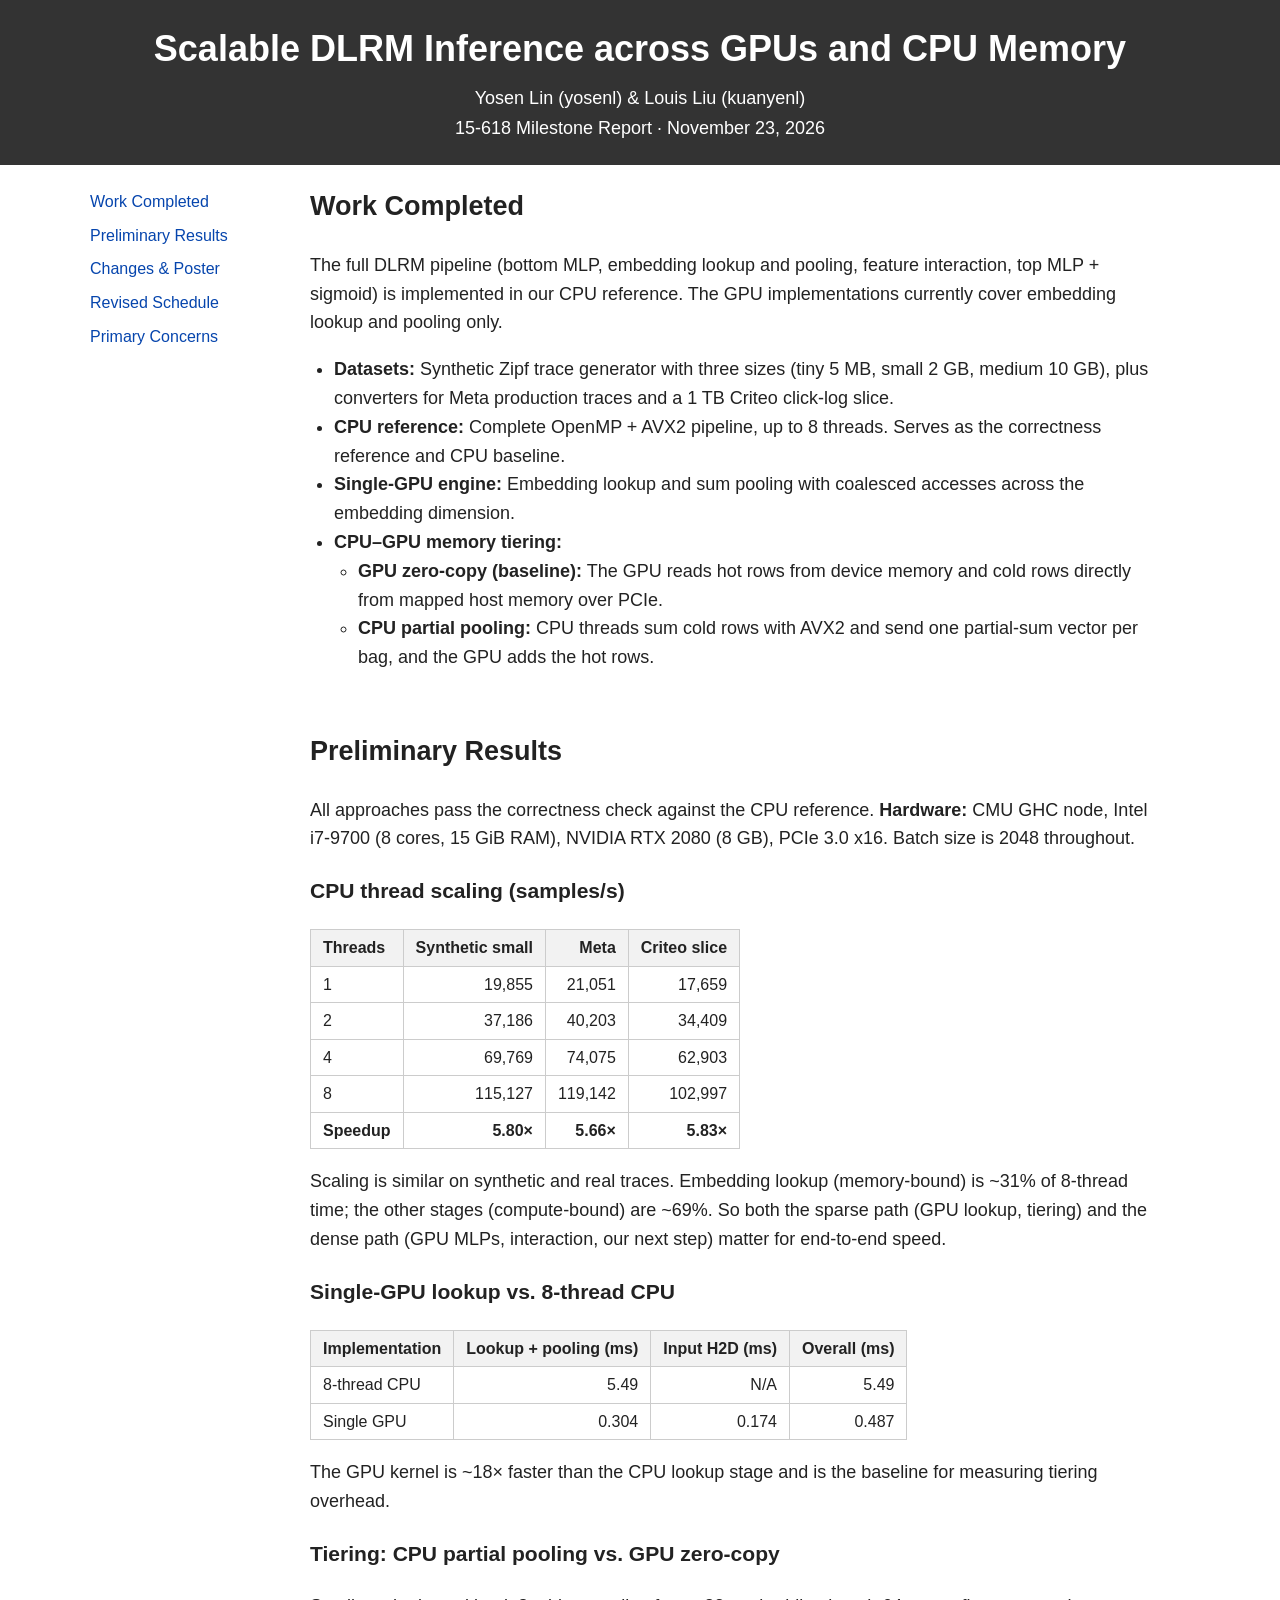
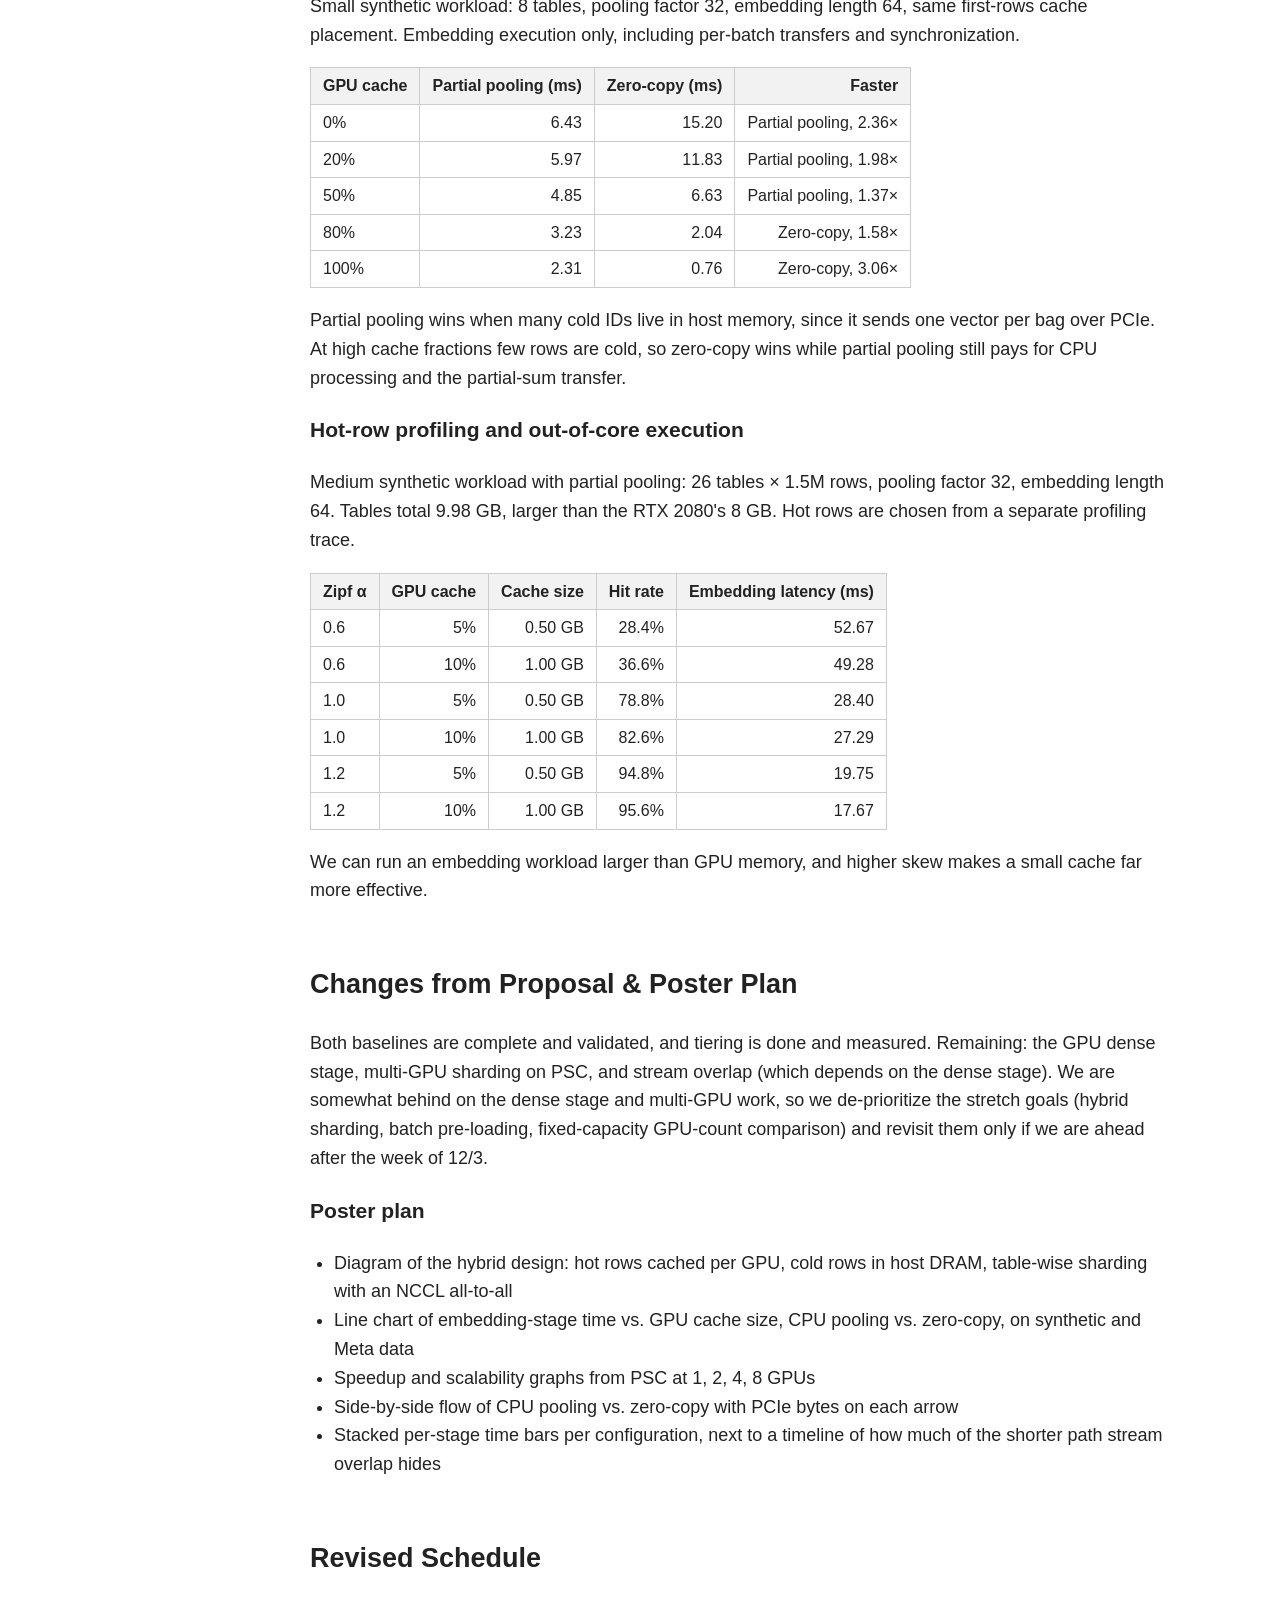
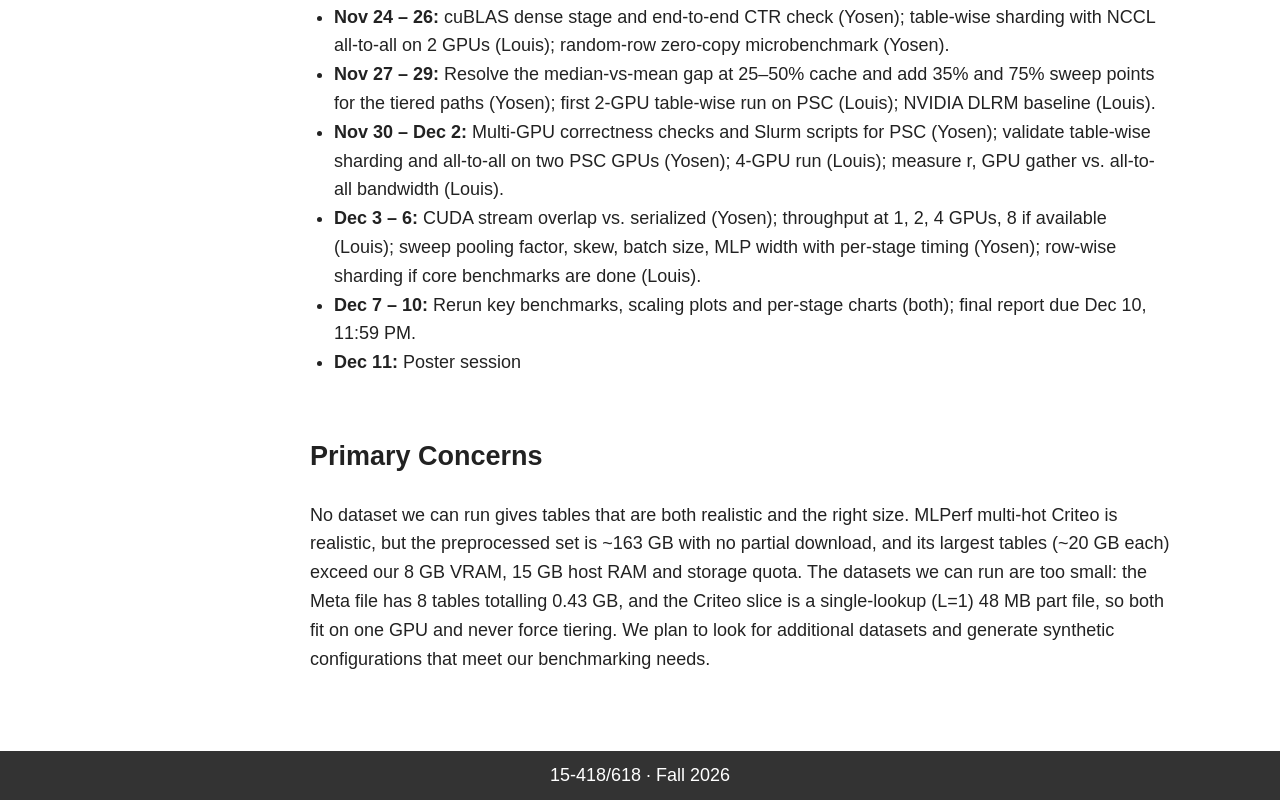
==== docs/milestone.html @ 1b978059 "milestone report on web" ====
<!DOCTYPE html>
<html lang="en">
<head>
<meta charset="UTF-8">
<meta name="viewport" content="width=device-width, initial-scale=1">
<title>Scalable DLRM Inference across GPUs and CPU Memory – Milestone Report</title>
<link rel="stylesheet" href="style.css">
</head>
<body>

<header>
  <h1>Scalable DLRM Inference across GPUs and CPU Memory</h1>
  <p>Yosen Lin (yosenl) &amp; Louis Liu (kuanyenl)</p>
  <p>15-618 Milestone Report · November 23, 2026</p>
</header>

<div class="layout">
<aside>
  <nav>
    <a href="#completed">Work Completed</a>
    <a href="#results">Preliminary Results</a>
    <a href="#changes">Changes &amp; Poster</a>
    <a href="#schedule">Revised Schedule</a>
    <a href="#concerns">Primary Concerns</a>
  </nav>
</aside>

<main>

<section id="completed">
  <h2>Work Completed</h2>
  <p>The full DLRM pipeline (bottom MLP, embedding lookup and pooling, feature interaction, top MLP + sigmoid) is implemented in our CPU reference. The GPU implementations currently cover embedding lookup and pooling only.</p>
  <ul>
    <li><b>Datasets:</b> Synthetic Zipf trace generator with three sizes (tiny 5 MB, small 2 GB, medium 10 GB), plus converters for Meta production traces and a 1 TB Criteo click-log slice.</li>
    <li><b>CPU reference:</b> Complete OpenMP + AVX2 pipeline, up to 8 threads. Serves as the correctness reference and CPU baseline.</li>
    <li><b>Single-GPU engine:</b> Embedding lookup and sum pooling with coalesced accesses across the embedding dimension.</li>
    <li><b>CPU–GPU memory tiering:</b>
      <ul>
        <li><b>GPU zero-copy (baseline):</b> The GPU reads hot rows from device memory and cold rows directly from mapped host memory over PCIe.</li>
        <li><b>CPU partial pooling:</b> CPU threads sum cold rows with AVX2 and send one partial-sum vector per bag, and the GPU adds the hot rows.</li>
      </ul>
    </li>
  </ul>
</section>

<section id="results">
  <h2>Preliminary Results</h2>
  <p>All approaches pass the correctness check against the CPU reference. <b>Hardware:</b> CMU GHC node, Intel i7-9700 (8 cores, 15 GiB RAM), NVIDIA RTX 2080 (8 GB), PCIe 3.0 x16. Batch size is 2048 throughout.</p>

  <h3>CPU thread scaling (samples/s)</h3>
  <table>
    <tr><th>Threads</th><th>Synthetic small</th><th>Meta</th><th>Criteo slice</th></tr>
    <tr><td>1</td><td>19,855</td><td>21,051</td><td>17,659</td></tr>
    <tr><td>2</td><td>37,186</td><td>40,203</td><td>34,409</td></tr>
    <tr><td>4</td><td>69,769</td><td>74,075</td><td>62,903</td></tr>
    <tr><td>8</td><td>115,127</td><td>119,142</td><td>102,997</td></tr>
    <tr><td><b>Speedup</b></td><td><b>5.80×</b></td><td><b>5.66×</b></td><td><b>5.83×</b></td></tr>
  </table>
  <p>Scaling is similar on synthetic and real traces. Embedding lookup (memory-bound) is ~31% of 8-thread time; the other stages (compute-bound) are ~69%. So both the sparse path (GPU lookup, tiering) and the dense path (GPU MLPs, interaction, our next step) matter for end-to-end speed.</p>

  <h3>Single-GPU lookup vs. 8-thread CPU</h3>
  <table>
    <tr><th>Implementation</th><th>Lookup + pooling (ms)</th><th>Input H2D (ms)</th><th>Overall (ms)</th></tr>
    <tr><td>8-thread CPU</td><td>5.49</td><td>N/A</td><td>5.49</td></tr>
    <tr><td>Single GPU</td><td>0.304</td><td>0.174</td><td>0.487</td></tr>
  </table>
  <p>The GPU kernel is ~18× faster than the CPU lookup stage and is the baseline for measuring tiering overhead.</p>

  <h3>Tiering: CPU partial pooling vs. GPU zero-copy</h3>
  <p>Small synthetic workload: 8 tables, pooling factor 32, embedding length 64, same first-rows cache placement. Embedding execution only, including per-batch transfers and synchronization.</p>
  <table>
    <tr><th>GPU cache</th><th>Partial pooling (ms)</th><th>Zero-copy (ms)</th><th>Faster</th></tr>
    <tr><td>0%</td><td>6.43</td><td>15.20</td><td>Partial pooling, 2.36×</td></tr>
    <tr><td>20%</td><td>5.97</td><td>11.83</td><td>Partial pooling, 1.98×</td></tr>
    <tr><td>50%</td><td>4.85</td><td>6.63</td><td>Partial pooling, 1.37×</td></tr>
    <tr><td>80%</td><td>3.23</td><td>2.04</td><td>Zero-copy, 1.58×</td></tr>
    <tr><td>100%</td><td>2.31</td><td>0.76</td><td>Zero-copy, 3.06×</td></tr>
  </table>
  <p>Partial pooling wins when many cold IDs live in host memory, since it sends one vector per bag over PCIe. At high cache fractions few rows are cold, so zero-copy wins while partial pooling still pays for CPU processing and the partial-sum transfer.</p>

  <h3>Hot-row profiling and out-of-core execution</h3>
  <p>Medium synthetic workload with partial pooling: 26 tables × 1.5M rows, pooling factor 32, embedding length 64. Tables total 9.98 GB, larger than the RTX 2080's 8 GB. Hot rows are chosen from a separate profiling trace.</p>
  <table>
    <tr><th>Zipf α</th><th>GPU cache</th><th>Cache size</th><th>Hit rate</th><th>Embedding latency (ms)</th></tr>
    <tr><td>0.6</td><td>5%</td><td>0.50 GB</td><td>28.4%</td><td>52.67</td></tr>
    <tr><td>0.6</td><td>10%</td><td>1.00 GB</td><td>36.6%</td><td>49.28</td></tr>
    <tr><td>1.0</td><td>5%</td><td>0.50 GB</td><td>78.8%</td><td>28.40</td></tr>
    <tr><td>1.0</td><td>10%</td><td>1.00 GB</td><td>82.6%</td><td>27.29</td></tr>
    <tr><td>1.2</td><td>5%</td><td>0.50 GB</td><td>94.8%</td><td>19.75</td></tr>
    <tr><td>1.2</td><td>10%</td><td>1.00 GB</td><td>95.6%</td><td>17.67</td></tr>
  </table>
  <p>We can run an embedding workload larger than GPU memory, and higher skew makes a small cache far more effective.</p>
</section>

<section id="changes">
  <h2>Changes from Proposal &amp; Poster Plan</h2>
  <p>Both baselines are complete and validated, and tiering is done and measured. Remaining: the GPU dense stage, multi-GPU sharding on PSC, and stream overlap (which depends on the dense stage). We are somewhat behind on the dense stage and multi-GPU work, so we de-prioritize the stretch goals (hybrid sharding, batch pre-loading, fixed-capacity GPU-count comparison) and revisit them only if we are ahead after the week of 12/3.</p>
  <h3>Poster plan</h3>
  <ul>
    <li>Diagram of the hybrid design: hot rows cached per GPU, cold rows in host DRAM, table-wise sharding with an NCCL all-to-all</li>
    <li>Line chart of embedding-stage time vs. GPU cache size, CPU pooling vs. zero-copy, on synthetic and Meta data</li>
    <li>Speedup and scalability graphs from PSC at 1, 2, 4, 8 GPUs</li>
    <li>Side-by-side flow of CPU pooling vs. zero-copy with PCIe bytes on each arrow</li>
    <li>Stacked per-stage time bars per configuration, next to a timeline of how much of the shorter path stream overlap hides</li>
  </ul>
</section>

<section id="schedule">
  <h2>Revised Schedule</h2>
  <ul>
    <li><b>Nov 24 – 26:</b> cuBLAS dense stage and end-to-end CTR check (Yosen); table-wise sharding with NCCL all-to-all on 2 GPUs (Louis); random-row zero-copy microbenchmark (Yosen).</li>
    <li><b>Nov 27 – 29:</b> Resolve the median-vs-mean gap at 25–50% cache and add 35% and 75% sweep points for the tiered paths (Yosen); first 2-GPU table-wise run on PSC (Louis); NVIDIA DLRM baseline (Louis).</li>
    <li><b>Nov 30 – Dec 2:</b> Multi-GPU correctness checks and Slurm scripts for PSC (Yosen); validate table-wise sharding and all-to-all on two PSC GPUs (Yosen); 4-GPU run (Louis); measure r, GPU gather vs. all-to-all bandwidth (Louis).</li>
    <li><b>Dec 3 – 6:</b> CUDA stream overlap vs. serialized (Yosen); throughput at 1, 2, 4 GPUs, 8 if available (Louis); sweep pooling factor, skew, batch size, MLP width with per-stage timing (Yosen); row-wise sharding if core benchmarks are done (Louis).</li>
    <li><b>Dec 7 – 10:</b> Rerun key benchmarks, scaling plots and per-stage charts (both); final report due Dec 10, 11:59 PM.</li>
    <li><b>Dec 11:</b> Poster session</li>
  </ul>
</section>

<section id="concerns">
  <h2>Primary Concerns</h2>
  <p>No dataset we can run gives tables that are both realistic and the right size. MLPerf multi-hot Criteo is realistic, but the preprocessed set is ~163 GB with no partial download, and its largest tables (~20 GB each) exceed our 8 GB VRAM, 15 GB host RAM and storage quota. The datasets we can run are too small: the Meta file has 8 tables totalling 0.43 GB, and the Criteo slice is a single-lookup (L=1) 48 MB part file, so both fit on one GPU and never force tiering. We plan to look for additional datasets and generate synthetic configurations that meet our benchmarking needs.</p>
</section>

</main>
</div>

<footer>15-418/618 · Fall 2026</footer>
</body>
</html>
---- docs/style.css ----
/* Plain style: Arial, dark header bar, content column, fixed side nav. */
body{font-family:Arial,sans-serif;line-height:1.6;font-size:18px;margin:0;color:#222}
header{background:#333;color:#fff;padding:20px 0;text-align:center}
header h1{margin:0 0 6px}
header p{margin:2px 0}
.layout{display:flex;max-width:1100px;margin:0 auto;padding:0 20px}
aside{width:200px;flex-shrink:0}
aside nav{position:sticky;top:20px;padding-top:20px;display:flex;flex-direction:column}
aside nav a{color:#0645ad;text-decoration:none;padding:4px 0;font-size:16px}
aside nav a:hover{text-decoration:underline}
main{flex:1;min-width:0}
section{padding:20px}
h2{margin-top:0}
.todo{color:#b36b00;background:#fff4d6}
footer{background:#333;color:#fff;text-align:center;padding:10px 0;margin-top:40px}
@media(max-width:700px){
  .layout{display:block}
  aside{width:auto}
  aside nav{position:static;flex-direction:row;flex-wrap:wrap;gap:12px}
}

figure{margin:20px 0;text-align:center}
figure img{max-width:70%;height:auto}
figcaption{font-size:15px;color:#555}
ul{padding-left:24px}
table{border-collapse:collapse;margin:12px 0;font-size:16px}
th,td{border:1px solid #ccc;padding:5px 12px;text-align:right}
th:first-child,td:first-child{text-align:left}
th{background:#f2f2f2}
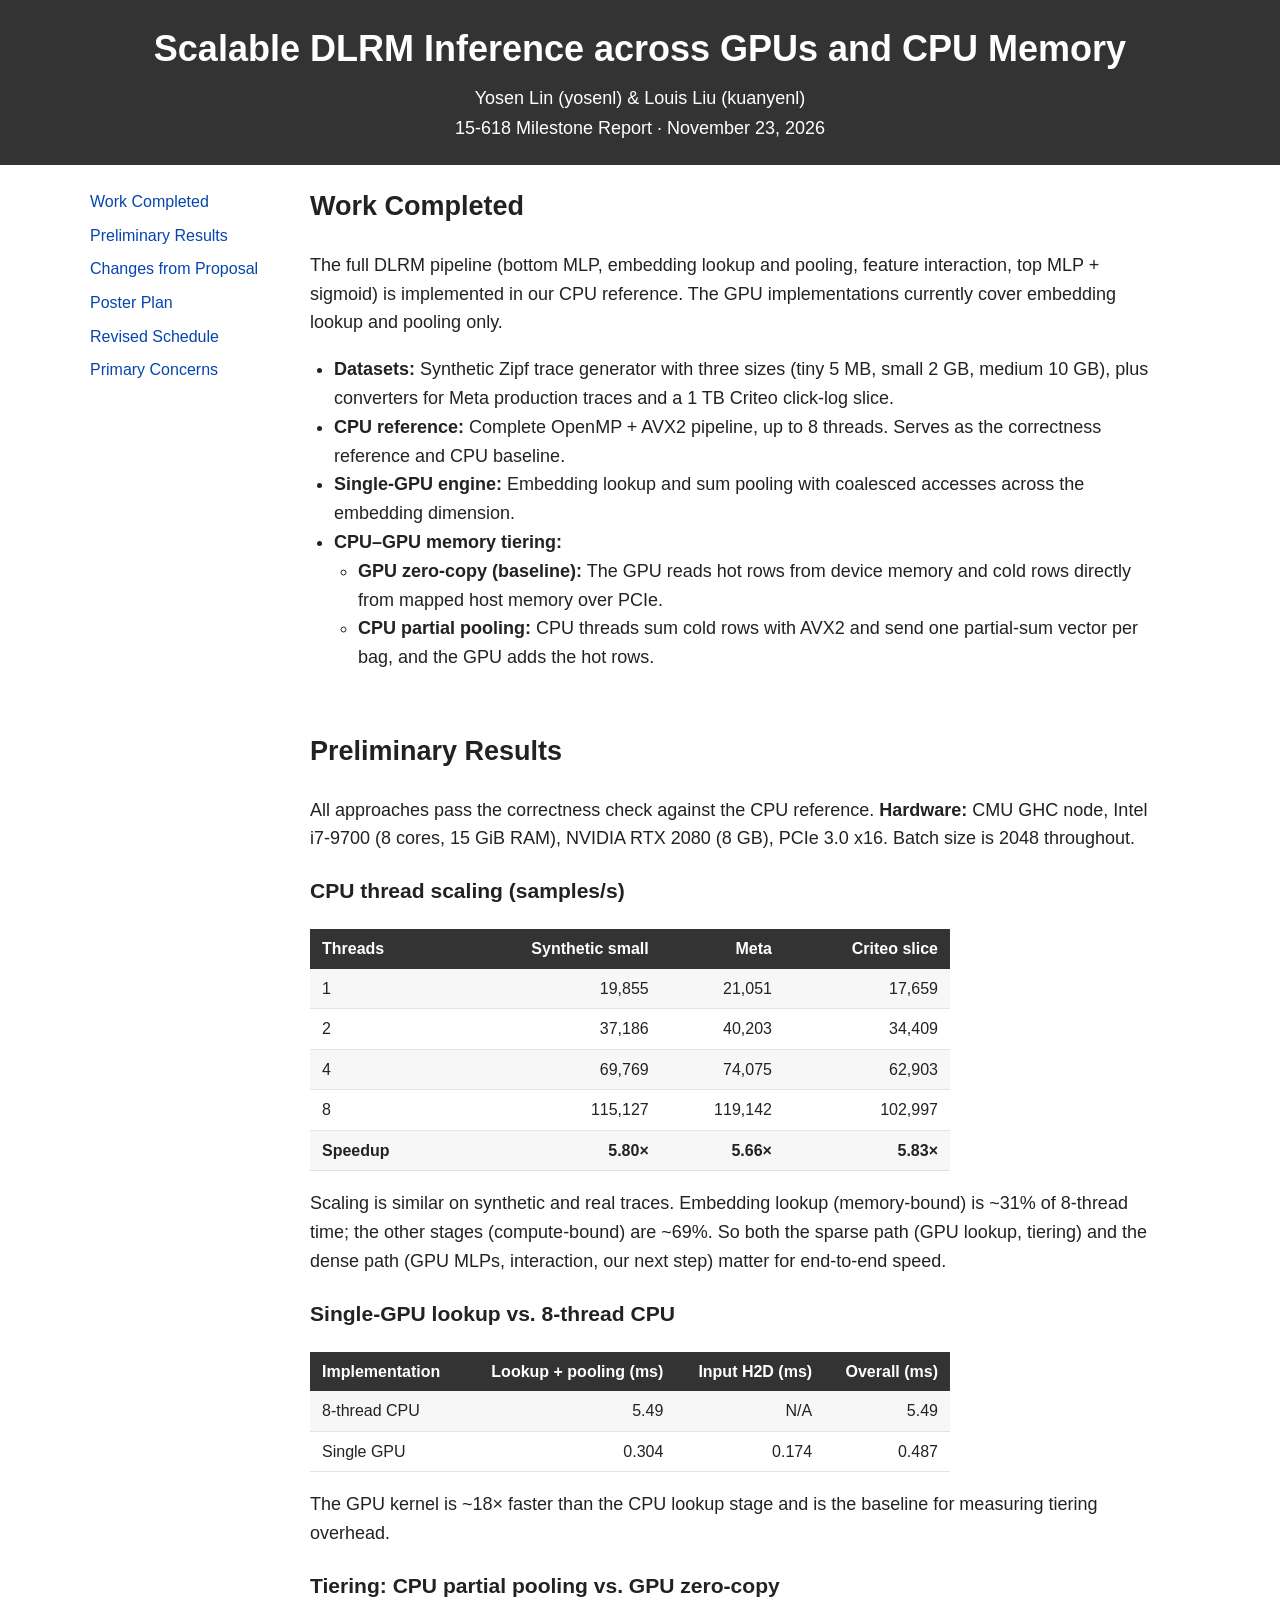
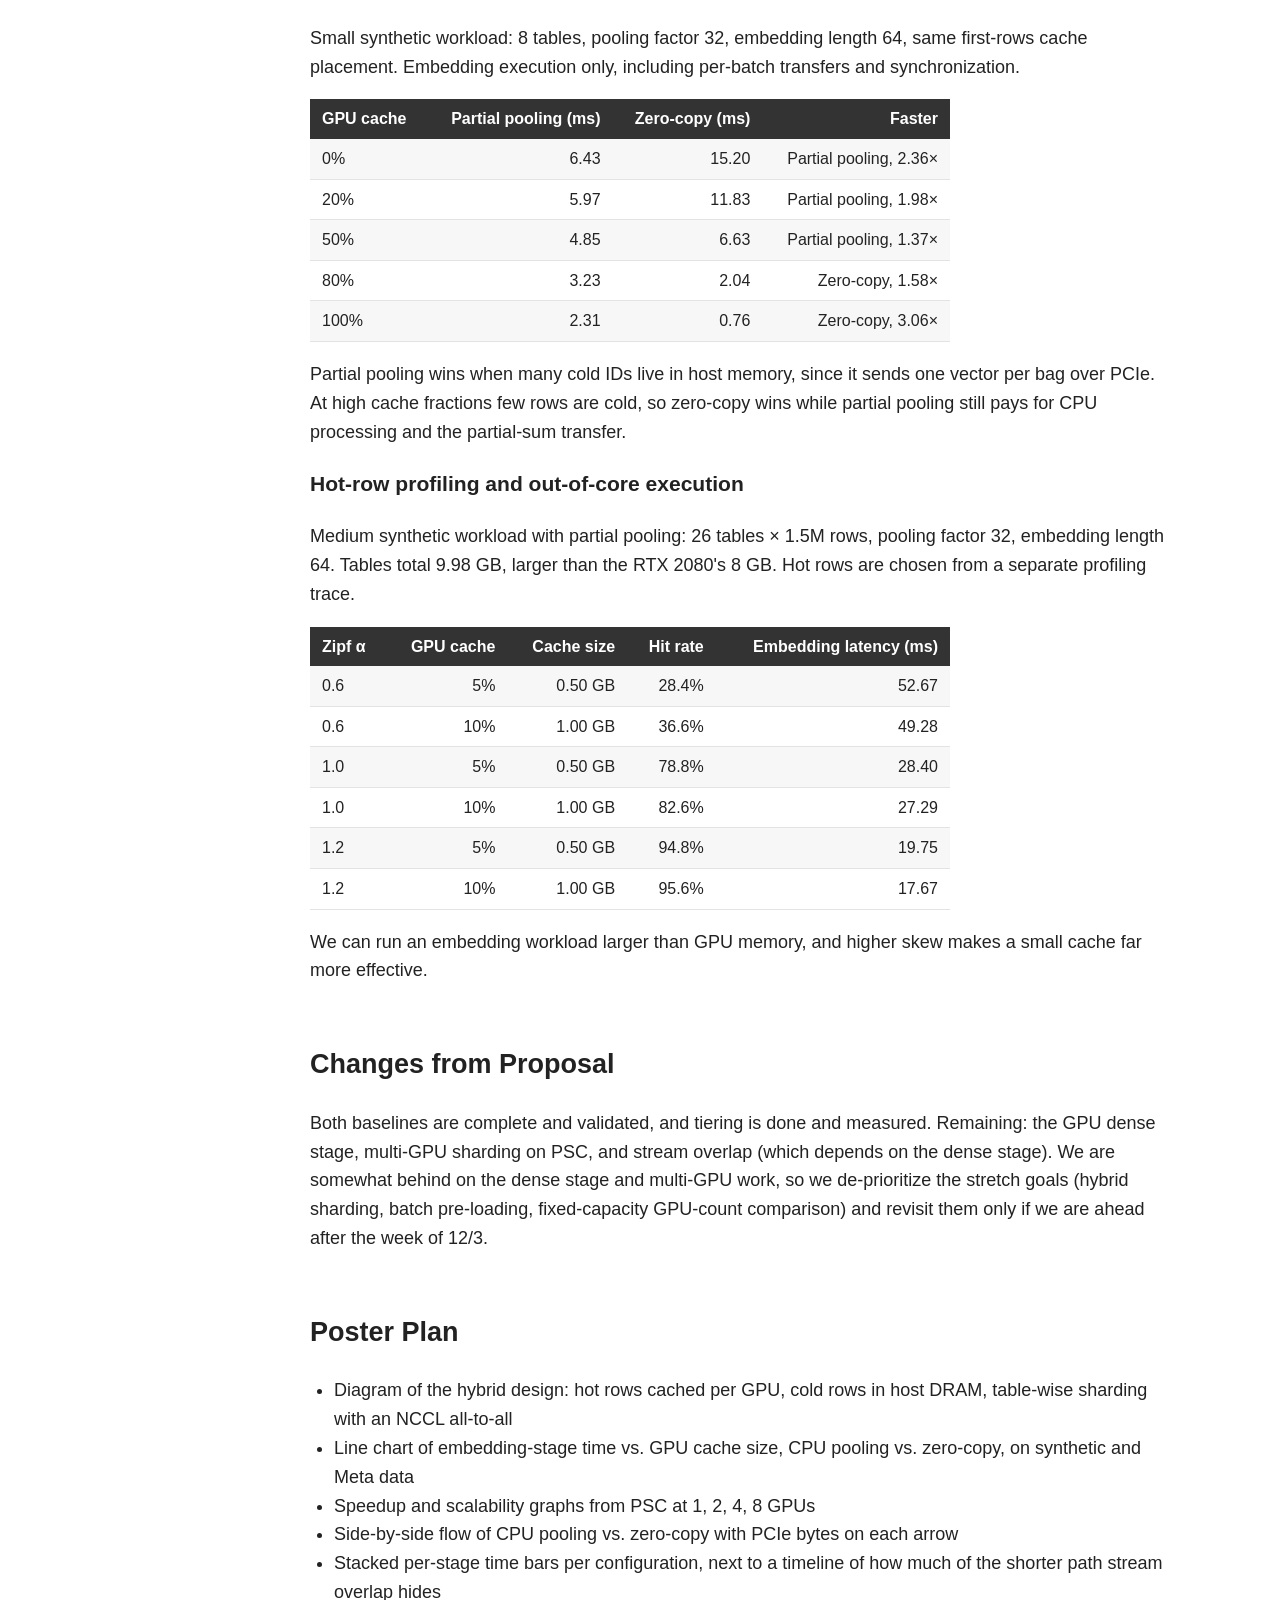
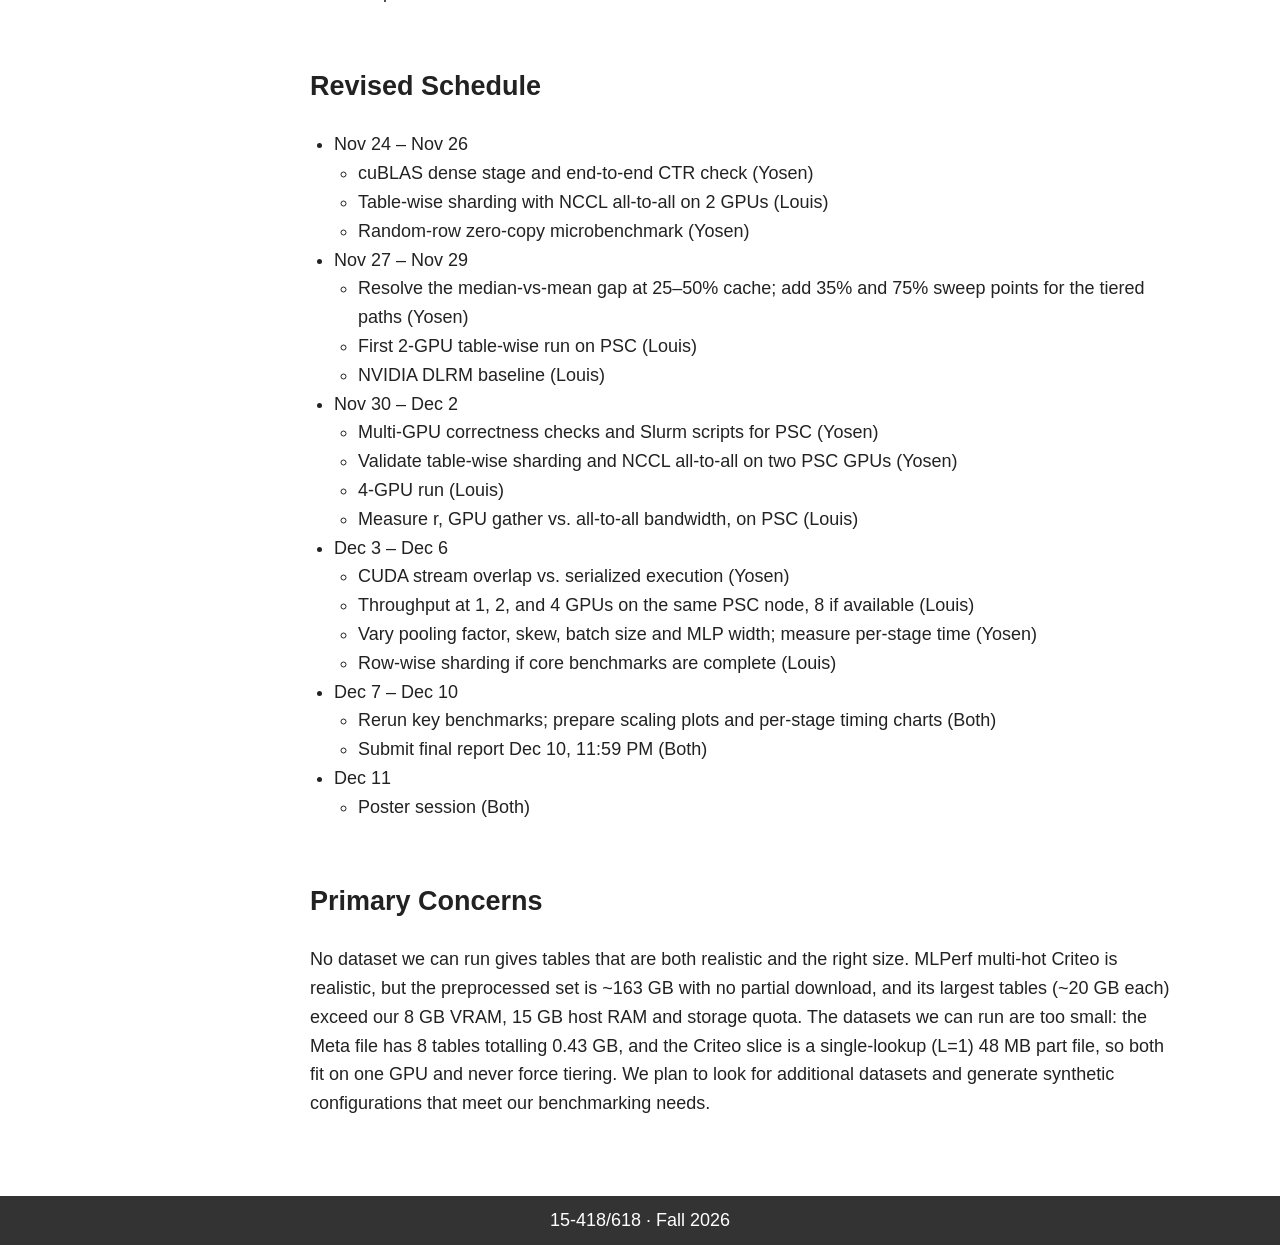
==== commit cb112b3a: "changed layout" ====
--- a/docs/milestone.html
+++ b/docs/milestone.html
@@ -19,7 +19,8 @@
   <nav>
     <a href="#completed">Work Completed</a>
     <a href="#results">Preliminary Results</a>
-    <a href="#changes">Changes &amp; Poster</a>
+    <a href="#changes">Changes from Proposal</a>
+    <a href="#poster">Poster Plan</a>
     <a href="#schedule">Revised Schedule</a>
     <a href="#concerns">Primary Concerns</a>
   </nav>
@@ -93,9 +94,12 @@
 </section>
 
 <section id="changes">
-  <h2>Changes from Proposal &amp; Poster Plan</h2>
+  <h2>Changes from Proposal</h2>
   <p>Both baselines are complete and validated, and tiering is done and measured. Remaining: the GPU dense stage, multi-GPU sharding on PSC, and stream overlap (which depends on the dense stage). We are somewhat behind on the dense stage and multi-GPU work, so we de-prioritize the stretch goals (hybrid sharding, batch pre-loading, fixed-capacity GPU-count comparison) and revisit them only if we are ahead after the week of 12/3.</p>
-  <h3>Poster plan</h3>
+</section>
+
+<section id="poster">
+  <h2>Poster Plan</h2>
   <ul>
     <li>Diagram of the hybrid design: hot rows cached per GPU, cold rows in host DRAM, table-wise sharding with an NCCL all-to-all</li>
     <li>Line chart of embedding-stage time vs. GPU cache size, CPU pooling vs. zero-copy, on synthetic and Meta data</li>
@@ -108,12 +112,45 @@
 <section id="schedule">
   <h2>Revised Schedule</h2>
   <ul>
-    <li><b>Nov 24 – 26:</b> cuBLAS dense stage and end-to-end CTR check (Yosen); table-wise sharding with NCCL all-to-all on 2 GPUs (Louis); random-row zero-copy microbenchmark (Yosen).</li>
-    <li><b>Nov 27 – 29:</b> Resolve the median-vs-mean gap at 25–50% cache and add 35% and 75% sweep points for the tiered paths (Yosen); first 2-GPU table-wise run on PSC (Louis); NVIDIA DLRM baseline (Louis).</li>
-    <li><b>Nov 30 – Dec 2:</b> Multi-GPU correctness checks and Slurm scripts for PSC (Yosen); validate table-wise sharding and all-to-all on two PSC GPUs (Yosen); 4-GPU run (Louis); measure r, GPU gather vs. all-to-all bandwidth (Louis).</li>
-    <li><b>Dec 3 – 6:</b> CUDA stream overlap vs. serialized (Yosen); throughput at 1, 2, 4 GPUs, 8 if available (Louis); sweep pooling factor, skew, batch size, MLP width with per-stage timing (Yosen); row-wise sharding if core benchmarks are done (Louis).</li>
-    <li><b>Dec 7 – 10:</b> Rerun key benchmarks, scaling plots and per-stage charts (both); final report due Dec 10, 11:59 PM.</li>
-    <li><b>Dec 11:</b> Poster session</li>
+    <li>Nov 24 – Nov 26
+      <ul>
+        <li>cuBLAS dense stage and end-to-end CTR check (Yosen)</li>
+        <li>Table-wise sharding with NCCL all-to-all on 2 GPUs (Louis)</li>
+        <li>Random-row zero-copy microbenchmark (Yosen)</li>
+      </ul>
+    </li>
+    <li>Nov 27 – Nov 29
+      <ul>
+        <li>Resolve the median-vs-mean gap at 25–50% cache; add 35% and 75% sweep points for the tiered paths (Yosen)</li>
+        <li>First 2-GPU table-wise run on PSC (Louis)</li>
+        <li>NVIDIA DLRM baseline (Louis)</li>
+      </ul>
+    </li>
+    <li>Nov 30 – Dec 2
+      <ul>
+        <li>Multi-GPU correctness checks and Slurm scripts for PSC (Yosen)</li>
+        <li>Validate table-wise sharding and NCCL all-to-all on two PSC GPUs (Yosen)</li>
+        <li>4-GPU run (Louis)</li>
+        <li>Measure r, GPU gather vs. all-to-all bandwidth, on PSC (Louis)</li>
+      </ul>
+    </li>
+    <li>Dec 3 – Dec 6
+      <ul>
+        <li>CUDA stream overlap vs. serialized execution (Yosen)</li>
+        <li>Throughput at 1, 2, and 4 GPUs on the same PSC node, 8 if available (Louis)</li>
+        <li>Vary pooling factor, skew, batch size and MLP width; measure per-stage time (Yosen)</li>
+        <li>Row-wise sharding if core benchmarks are complete (Louis)</li>
+      </ul>
+    </li>
+    <li>Dec 7 – Dec 10
+      <ul>
+        <li>Rerun key benchmarks; prepare scaling plots and per-stage timing charts (Both)</li>
+        <li>Submit final report Dec 10, 11:59 PM (Both)</li>
+      </ul>
+    </li>
+    <li>Dec 11
+      <ul><li>Poster session (Both)</li></ul>
+    </li>
   </ul>
 </section>
 
--- a/docs/style.css
+++ b/docs/style.css
@@ -23,7 +23,8 @@
 figure img{max-width:70%;height:auto}
 figcaption{font-size:15px;color:#555}
 ul{padding-left:24px}
-table{border-collapse:collapse;margin:12px 0;font-size:16px}
-th,td{border:1px solid #ccc;padding:5px 12px;text-align:right}
+table{border-collapse:collapse;margin:14px 0;font-size:16px;width:100%;max-width:640px}
+th,td{padding:7px 12px;text-align:right;border-bottom:1px solid #e3e3e3}
 th:first-child,td:first-child{text-align:left}
-th{background:#f2f2f2}
+thead th,tr:first-child th{background:#333;color:#fff;font-weight:600;border-bottom:none}
+tr:nth-child(even) td{background:#f7f7f7}
